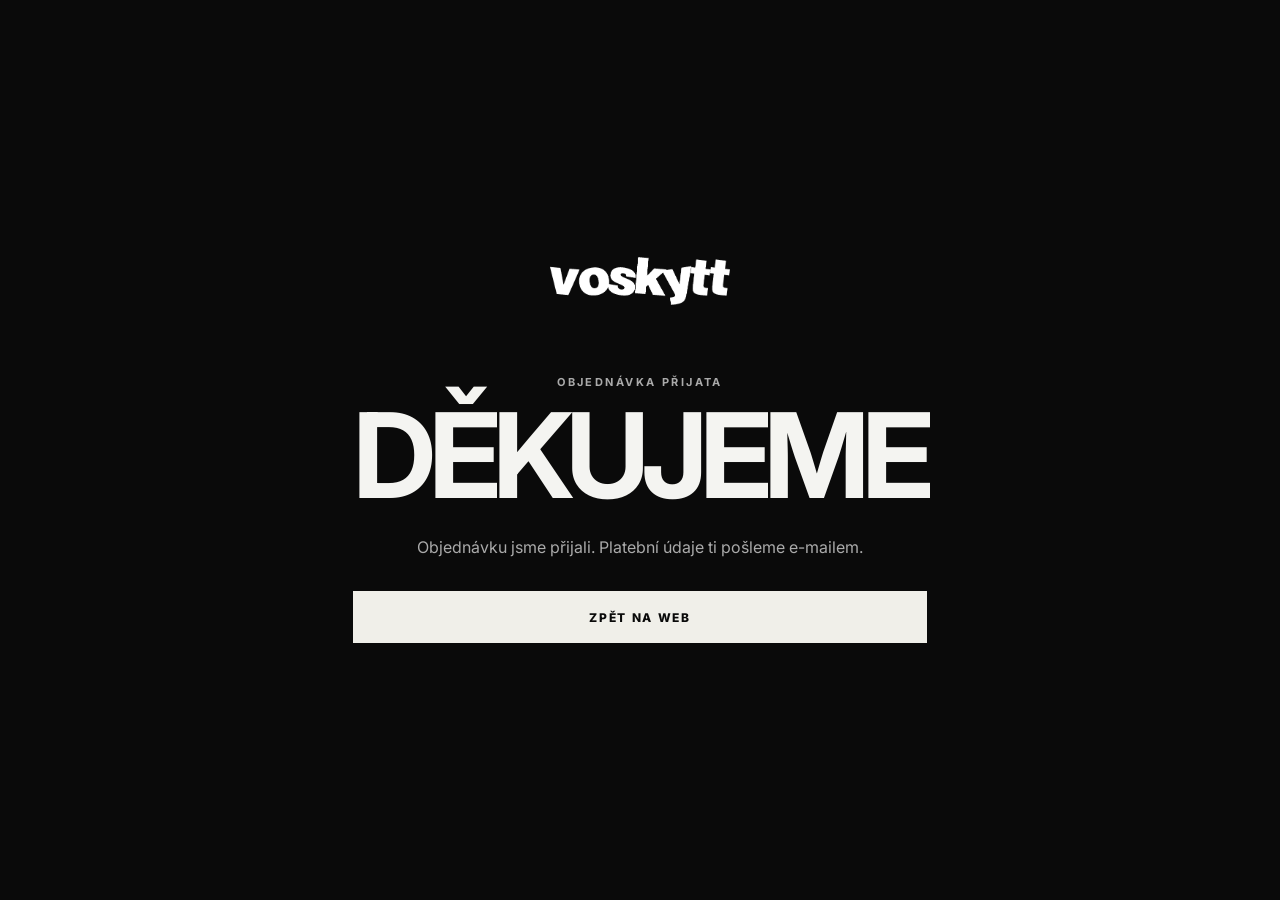
==== dekujeme.html @ 2ab7f50d "Add files via upload" ====
<!doctype html><html lang="cs"><head><meta charset="utf-8"><meta name="viewport" content="width=device-width,initial-scale=1"><title>Děkujeme — VOSKYTT</title><link rel="preconnect" href="https://fonts.googleapis.com"><link rel="preconnect" href="https://fonts.gstatic.com" crossorigin><link href="https://fonts.googleapis.com/css2?family=Inter:wght@400;500;600;700;800&display=swap" rel="stylesheet"><link rel="stylesheet" href="style.css"></head><body><main class="thanks-page"><img src="voskytt-logo.png" alt="VOSKYTT"><p class="eyebrow">OBJEDNÁVKA PŘIJATA</p><h1>DĚKUJEME</h1><p>Objednávku jsme přijali. Platební údaje ti pošleme e-mailem.</p><a class="button button-light" href="index.html">ZPĚT NA WEB</a></main></body></html>
---- style.css ----
:root {
  --bg: #0a0a0a;
  --panel: #111;
  --text: #f4f4f1;
  --muted: #aaa;
  --line: rgba(255,255,255,.16);
  --light: #f0efe9;
  --dark: #0a0a0a;
}

* { box-sizing: border-box; }
html { scroll-behavior: smooth; }
body {
  margin: 0;
  background: var(--bg);
  color: var(--text);
  font-family: Inter, Arial, sans-serif;
  -webkit-font-smoothing: antialiased;
}
body.modal-open { overflow: hidden; }
a { color: inherit; text-decoration: none; }
button, input, select, textarea { font: inherit; }

.site-header {
  position: fixed;
  z-index: 20;
  top: 0;
  left: 0;
  width: 100%;
  display: flex;
  justify-content: space-between;
  align-items: center;
  padding: 22px 34px;
  mix-blend-mode: difference;
  color: white;
}
.logo {
  display: inline-flex;
  align-items: center;
}
.logo img {
  display: block;
  width: clamp(105px, 9vw, 150px);
  height: auto;
  filter: drop-shadow(0 2px 8px rgba(0,0,0,.35));
}
.site-header nav {
  display: flex;
  gap: 28px;
}
.site-header nav a {
  font-size: 11px;
  font-weight: 700;
  letter-spacing: .14em;
}

.hero {
  position: relative;
  min-height: 100svh;
  display: grid;
  place-items: center;
  overflow: hidden;
  padding: 100px 24px 60px;
  background:
    radial-gradient(circle at 75% 25%, rgba(255,255,255,.12), transparent 24%),
    radial-gradient(circle at 20% 80%, rgba(255,255,255,.08), transparent 27%),
    #0a0a0a;
}
.hero-noise {
  position: absolute;
  inset: 0;
  opacity: .18;
  pointer-events: none;
  background-image: url("data:image/svg+xml,%3Csvg viewBox='0 0 180 180' xmlns='http://www.w3.org/2000/svg'%3E%3Cfilter id='n'%3E%3CfeTurbulence type='fractalNoise' baseFrequency='.9' numOctaves='4' stitchTiles='stitch'/%3E%3C/filter%3E%3Crect width='100%25' height='100%25' filter='url(%23n)' opacity='.35'/%3E%3C/svg%3E");
}
.hero-content {
  position: relative;
  text-align: center;
  max-width: 1000px;
}
.eyebrow {
  margin: 0 0 18px;
  color: var(--muted);
  font-size: 11px;
  font-weight: 700;
  letter-spacing: .22em;
}
.hero h1, .section-heading h2, .modal-heading h2 {
  margin: 0;
  font-size: clamp(58px, 11vw, 158px);
  line-height: .82;
  letter-spacing: -.065em;
  font-weight: 800;
}
.badaman-hero-logo {
  display: block;
  width: min(720px, 78vw);
  max-height: 250px;
  object-fit: contain;
  margin: 0 auto 22px;
  filter: drop-shadow(0 12px 28px rgba(0,0,0,.35));
}
.hero-copy {
  max-width: 480px;
  margin: 30px auto 34px;
  color: #c5c5c1;
  line-height: 1.7;
}
.button {
  display: inline-flex;
  justify-content: center;
  align-items: center;
  min-height: 52px;
  padding: 0 28px;
  border: 1px solid var(--text);
  background: transparent;
  color: var(--text);
  font-size: 12px;
  font-weight: 800;
  letter-spacing: .14em;
  cursor: pointer;
  transition: .25s ease;
}
.button:hover { background: var(--text); color: var(--dark); }
.button-light { background: var(--light); color: var(--dark); border-color: var(--light); }
.button-light:hover { background: transparent; color: var(--light); }
.scroll-indicator {
  position: absolute;
  bottom: 26px;
  left: 50%;
  transform: translateX(-50%);
  color: #777;
  font-size: 9px;
  letter-spacing: .28em;
}

.marquee {
  overflow: hidden;
  border-top: 1px solid var(--line);
  border-bottom: 1px solid var(--line);
  padding: 16px 0;
}
.marquee-track {
  display: flex;
  width: max-content;
  animation: marquee 20s linear infinite;
}
.marquee span {
  font-size: 13px;
  font-weight: 700;
  letter-spacing: .18em;
}
@keyframes marquee { to { transform: translateX(-50%); } }

.shop {
  padding: 120px 34px 140px;
}
.section-heading { margin-bottom: 54px; }
.section-heading h2 { font-size: clamp(50px, 9vw, 120px); }

.products {
  display: grid;
  grid-template-columns: 1fr 1fr;
  gap: 20px;
}
.product {
  border-top: 1px solid var(--line);
  padding-top: 20px;
}
.product-image {
  position: relative;
  aspect-ratio: 4 / 5;
  overflow: hidden;
  background: #deddd6;
  color: #111;
}
.placeholder {
  display: grid;
  place-items: center;
}
.placeholder::before,
.placeholder::after {
  content: "";
  position: absolute;
  border: 1px solid rgba(0,0,0,.24);
}
.placeholder::before { width: 65%; height: 65%; transform: rotate(18deg); }
.placeholder::after { width: 44%; height: 76%; transform: rotate(-17deg); }
.jersey-placeholder { background: #bfc1bd; }
.placeholder-label {
  position: relative;
  z-index: 2;
  text-align: center;
  font-size: clamp(14px, 2vw, 22px);
  font-weight: 800;
  letter-spacing: .12em;
  line-height: 1.5;
}
.placeholder-code {
  position: absolute;
  bottom: 20px;
  left: 20px;
  font-size: 10px;
  font-weight: 800;
  letter-spacing: .18em;
}
.product-details {
  display: grid;
  grid-template-columns: 1fr auto;
  gap: 12px 24px;
  align-items: start;
  padding: 24px 0 8px;
}
.product h3 {
  margin: 0 0 8px;
  font-size: 24px;
  letter-spacing: -.03em;
}
.price { margin: 0; color: #c9c9c5; }
.product-copy {
  grid-column: 1;
  max-width: 420px;
  margin: 10px 0 0;
  color: #999;
  line-height: 1.65;
}
.order-button { grid-column: 2; grid-row: 1 / span 2; }

.info {
  border-top: 1px solid var(--line);
  border-bottom: 1px solid var(--line);
  padding: 80px 34px;
}
.info-grid {
  display: grid;
  grid-template-columns: repeat(3, 1fr);
  gap: 54px;
}
.info h3 { margin: 0 0 16px; font-size: 20px; }
.info p:not(.eyebrow) { margin: 0; color: #999; line-height: 1.7; }
.info a { text-decoration: underline; text-underline-offset: 4px; }

footer {
  display: flex;
  justify-content: space-between;
  padding: 28px 34px;
  color: #777;
  font-size: 10px;
  letter-spacing: .16em;
}

.modal {
  position: fixed;
  z-index: 100;
  inset: 0;
  display: none;
}
.modal.is-open { display: block; }
.modal-backdrop {
  position: absolute;
  inset: 0;
  background: rgba(0,0,0,.72);
  backdrop-filter: blur(8px);
}
.modal-panel {
  position: absolute;
  top: 0;
  right: 0;
  width: min(680px, 100%);
  height: 100%;
  overflow-y: auto;
  padding: 56px;
  background: #f0efe9;
  color: #0a0a0a;
  animation: slideIn .35s ease both;
}
@keyframes slideIn { from { transform: translateX(100%); } }
.modal-close {
  position: absolute;
  top: 18px;
  right: 24px;
  border: 0;
  background: none;
  font-size: 34px;
  cursor: pointer;
}
.modal-heading { margin-bottom: 40px; }
.modal-heading h2 {
  font-size: clamp(42px, 7vw, 76px);
  line-height: .9;
}
.modal-heading p:last-child { color: #555; }
.form-row { margin-bottom: 22px; }
.two-cols {
  display: grid;
  grid-template-columns: 1fr 1fr;
  gap: 16px;
}
label {
  display: grid;
  gap: 9px;
  font-size: 10px;
  font-weight: 800;
  letter-spacing: .12em;
}
input, select, textarea {
  width: 100%;
  border: 1px solid #bbb;
  border-radius: 0;
  padding: 14px 13px;
  background: transparent;
  color: #111;
  outline: none;
}
input:focus, select:focus, textarea:focus { border-color: #111; }
textarea { resize: vertical; }
.consent {
  grid-template-columns: 18px 1fr;
  align-items: start;
  gap: 10px;
  margin: 26px 0;
  font-weight: 500;
  letter-spacing: 0;
  line-height: 1.5;
}
.consent input { width: 16px; height: 16px; margin: 2px 0 0; }
.order-total {
  display: flex;
  justify-content: space-between;
  border-top: 1px solid #aaa;
  padding-top: 20px;
  margin: 24px 0;
  font-size: 13px;
  letter-spacing: .12em;
}
.button-submit { width: 100%; background: #111; color: white; border-color: #111; }
.button-submit:hover { background: transparent; color: #111; }
.form-note { color: #666; font-size: 12px; line-height: 1.6; }

.reveal {
  opacity: 0;
  transform: translateY(18px);
  transition: opacity .7s ease, transform .7s ease;
}
.reveal.visible { opacity: 1; transform: none; }

@media (max-width: 800px) {
  .site-header { padding: 18px 18px; }
  .site-header nav { gap: 14px; }
  .site-header nav a:nth-child(2) { display: none; }
  .hero { padding-inline: 18px; }
  .hero h1 { font-size: clamp(54px, 18vw, 94px); }
  .badaman-hero-logo {
    width: min(560px, 92vw);
    margin-bottom: 18px;
  }
  .logo img { width: 105px; }
  .shop { padding: 90px 18px 100px; }
  .products { grid-template-columns: 1fr; gap: 80px; }
  .product-details { grid-template-columns: 1fr; }
  .order-button { grid-column: 1; grid-row: auto; width: 100%; margin-top: 14px; }
  .info { padding: 70px 18px; }
  .info-grid { grid-template-columns: 1fr; gap: 50px; }
  footer { padding: 24px 18px; gap: 20px; }
  .modal-panel { padding: 54px 20px 30px; }
  .two-cols { grid-template-columns: 1fr; }
}

/* Objednávková stránka — doplněk, hlavní V2 zůstává beze změny */
.order-header { mix-blend-mode: normal; background: rgba(10,10,10,.86); backdrop-filter: blur(12px); border-bottom: 1px solid var(--line); }
.order-page { min-height: 100svh; padding: 150px 34px 90px; max-width: 980px; margin: 0 auto; }
.order-intro { margin-bottom: 54px; }
.order-intro h1, .thanks-page h1 { margin: 0; font-size: clamp(54px, 10vw, 118px); line-height: .82; letter-spacing: -.065em; }
.order-intro > p:last-child { max-width: 560px; color: var(--muted); line-height: 1.7; margin-top: 28px; }
.order-form { border-top: 1px solid var(--line); padding-top: 32px; }
.order-form label { display: grid; gap: 10px; font-size: 11px; font-weight: 700; letter-spacing: .12em; }
.order-form input, .order-form select, .order-form textarea { width: 100%; border: 1px solid var(--line); background: #101010; color: var(--text); padding: 15px 16px; border-radius: 0; outline: none; }
.order-form input:focus, .order-form select:focus, .order-form textarea:focus { border-color: var(--text); }
.order-form .form-row { margin-bottom: 20px; }
.order-form .two-cols { display: grid; grid-template-columns: 1fr 1fr; gap: 20px; }
.order-form .consent { display: flex; grid-template-columns: none; align-items: center; gap: 12px; margin: 26px 0; letter-spacing: 0; font-weight: 500; }
.order-form .consent input { width: 18px; height: 18px; }
.order-total { display: flex; justify-content: space-between; align-items: center; border-top: 1px solid var(--line); border-bottom: 1px solid var(--line); padding: 22px 0; margin-bottom: 24px; font-size: 12px; letter-spacing: .14em; }
.order-total strong { font-size: 22px; letter-spacing: 0; }
.button-submit { width: 100%; }
.form-note { color: var(--muted); font-size: 12px; line-height: 1.6; }
.thanks-page { min-height: 100svh; display: grid; place-content: center; text-align: center; padding: 40px 24px; }
.thanks-page img { width: min(180px, 45vw); margin: 0 auto 70px; }
.thanks-page p:not(.eyebrow) { color: var(--muted); margin: 30px auto; max-width: 520px; line-height: 1.7; }
@media (max-width: 700px) { .order-page { padding: 120px 18px 70px; } .order-form .two-cols { grid-template-columns: 1fr; } }
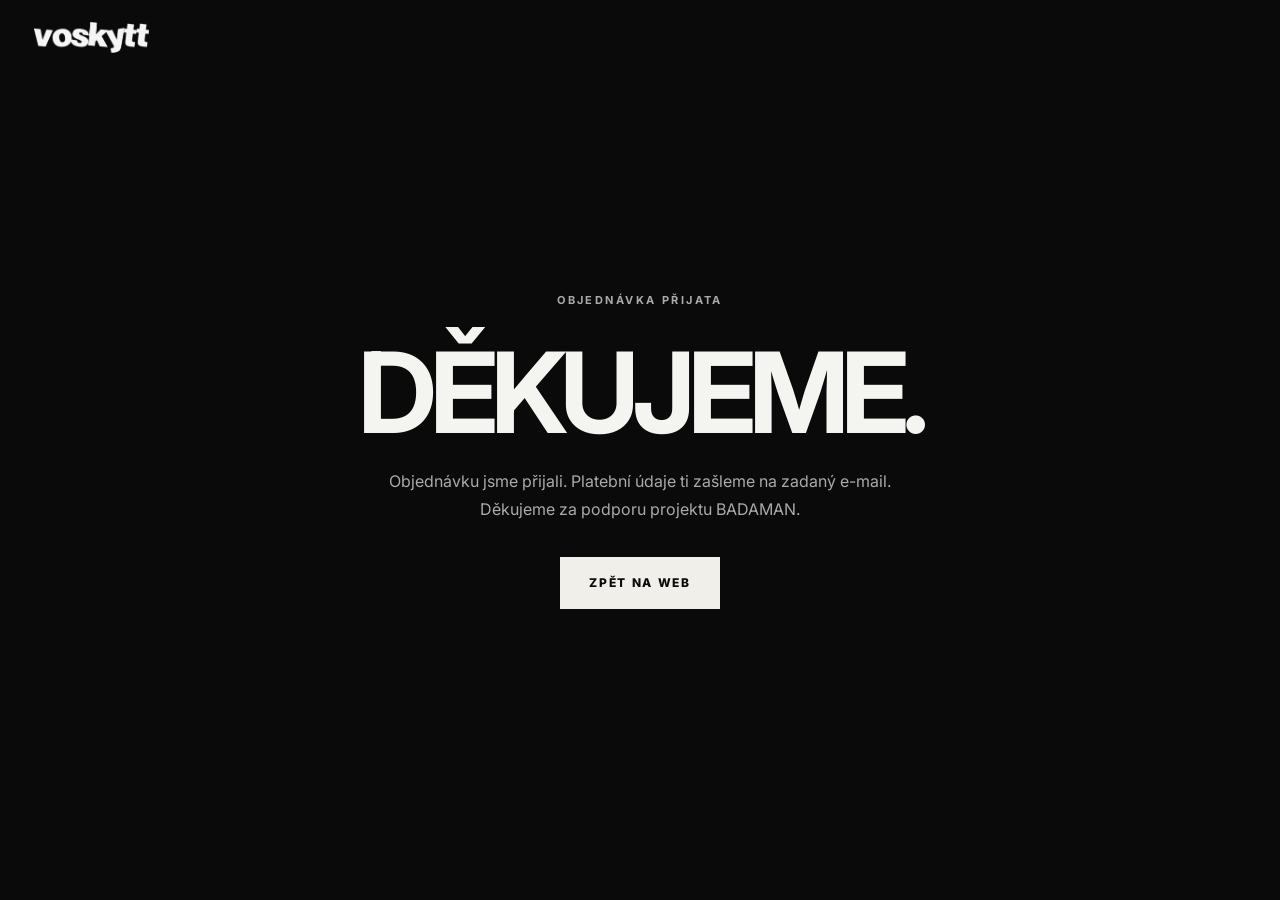
==== commit 10ae8272: "Add files via upload" ====
--- a/dekujeme.html
+++ b/dekujeme.html
@@ -1 +1,27 @@
-<!doctype html><html lang="cs"><head><meta charset="utf-8"><meta name="viewport" content="width=device-width,initial-scale=1"><title>Děkujeme — VOSKYTT</title><link rel="preconnect" href="https://fonts.googleapis.com"><link rel="preconnect" href="https://fonts.gstatic.com" crossorigin><link href="https://fonts.googleapis.com/css2?family=Inter:wght@400;500;600;700;800&display=swap" rel="stylesheet"><link rel="stylesheet" href="style.css"></head><body><main class="thanks-page"><img src="voskytt-logo.png" alt="VOSKYTT"><p class="eyebrow">OBJEDNÁVKA PŘIJATA</p><h1>DĚKUJEME</h1><p>Objednávku jsme přijali. Platební údaje ti pošleme e-mailem.</p><a class="button button-light" href="index.html">ZPĚT NA WEB</a></main></body></html>
+<!doctype html>
+<html lang="cs">
+<head>
+  <meta charset="utf-8">
+  <meta name="viewport" content="width=device-width, initial-scale=1">
+  <meta name="theme-color" content="#0a0a0a">
+  <title>Děkujeme — VOSKYTT</title>
+  <link rel="preconnect" href="https://fonts.googleapis.com">
+  <link rel="preconnect" href="https://fonts.gstatic.com" crossorigin>
+  <link href="https://fonts.googleapis.com/css2?family=Inter:wght@400;500;600;700;800&display=swap" rel="stylesheet">
+  <link rel="stylesheet" href="style.css">
+</head>
+<body>
+  <header class="site-header">
+    <a class="logo" href="index.html"><img src="voskytt-logo.png" alt="VOSKYTT"></a>
+  </header>
+  <main class="thank-you">
+    <div class="thank-you-inner reveal">
+      <p class="eyebrow">OBJEDNÁVKA PŘIJATA</p>
+      <h1>DĚKUJEME.</h1>
+      <p>Objednávku jsme přijali. Platební údaje ti zašleme na zadaný e-mail. Děkujeme za podporu projektu BADAMAN.</p>
+      <a class="button button-light" href="index.html">ZPĚT NA WEB</a>
+    </div>
+  </main>
+  <script src="script.js"></script>
+</body>
+</html>
--- a/style.css
+++ b/style.css
@@ -366,25 +366,93 @@
   .two-cols { grid-template-columns: 1fr; }
 }
 
-/* Objednávková stránka — doplněk, hlavní V2 zůstává beze změny */
-.order-header { mix-blend-mode: normal; background: rgba(10,10,10,.86); backdrop-filter: blur(12px); border-bottom: 1px solid var(--line); }
-.order-page { min-height: 100svh; padding: 150px 34px 90px; max-width: 980px; margin: 0 auto; }
-.order-intro { margin-bottom: 54px; }
-.order-intro h1, .thanks-page h1 { margin: 0; font-size: clamp(54px, 10vw, 118px); line-height: .82; letter-spacing: -.065em; }
-.order-intro > p:last-child { max-width: 560px; color: var(--muted); line-height: 1.7; margin-top: 28px; }
-.order-form { border-top: 1px solid var(--line); padding-top: 32px; }
-.order-form label { display: grid; gap: 10px; font-size: 11px; font-weight: 700; letter-spacing: .12em; }
-.order-form input, .order-form select, .order-form textarea { width: 100%; border: 1px solid var(--line); background: #101010; color: var(--text); padding: 15px 16px; border-radius: 0; outline: none; }
-.order-form input:focus, .order-form select:focus, .order-form textarea:focus { border-color: var(--text); }
-.order-form .form-row { margin-bottom: 20px; }
-.order-form .two-cols { display: grid; grid-template-columns: 1fr 1fr; gap: 20px; }
-.order-form .consent { display: flex; grid-template-columns: none; align-items: center; gap: 12px; margin: 26px 0; letter-spacing: 0; font-weight: 500; }
-.order-form .consent input { width: 18px; height: 18px; }
-.order-total { display: flex; justify-content: space-between; align-items: center; border-top: 1px solid var(--line); border-bottom: 1px solid var(--line); padding: 22px 0; margin-bottom: 24px; font-size: 12px; letter-spacing: .14em; }
-.order-total strong { font-size: 22px; letter-spacing: 0; }
-.button-submit { width: 100%; }
-.form-note { color: var(--muted); font-size: 12px; line-height: 1.6; }
-.thanks-page { min-height: 100svh; display: grid; place-content: center; text-align: center; padding: 40px 24px; }
-.thanks-page img { width: min(180px, 45vw); margin: 0 auto 70px; }
-.thanks-page p:not(.eyebrow) { color: var(--muted); margin: 30px auto; max-width: 520px; line-height: 1.7; }
-@media (max-width: 700px) { .order-page { padding: 120px 18px 70px; } .order-form .two-cols { grid-template-columns: 1fr; } }
+/* Jemnější doprovodný text pod nadpisem kolekce */
+.hero-copy {
+  font-size: 14px;
+  letter-spacing: .01em;
+}
+
+/* Objednávková stránka — zachovává vizuální jazyk původní V2 */
+.order-page {
+  min-height: 100svh;
+  padding: 150px 34px 100px;
+}
+.order-shell {
+  width: min(920px, 100%);
+  margin: 0 auto;
+}
+.order-intro {
+  max-width: 720px;
+  margin-bottom: 54px;
+}
+.order-intro h1 {
+  margin: 0;
+  font-size: clamp(54px, 10vw, 120px);
+  line-height: .84;
+  letter-spacing: -.065em;
+}
+.order-intro p:last-child {
+  max-width: 600px;
+  margin: 28px 0 0;
+  color: #aaa;
+  line-height: 1.7;
+}
+.order-form {
+  border-top: 1px solid var(--line);
+  padding-top: 34px;
+}
+.order-form label { color: #d7d7d2; }
+.order-form input,
+.order-form select,
+.order-form textarea {
+  border-color: var(--line);
+  color: var(--text);
+  background: #0d0d0d;
+}
+.order-form input:focus,
+.order-form select:focus,
+.order-form textarea:focus { border-color: #f4f4f1; }
+.order-form select option { color: #111; }
+.order-form .consent { color: #aaa; }
+.order-form .order-total { border-color: var(--line); }
+.order-form .button-submit {
+  background: var(--light);
+  color: var(--dark);
+  border-color: var(--light);
+}
+.order-form .button-submit:hover {
+  background: transparent;
+  color: var(--light);
+}
+.order-back {
+  display: inline-block;
+  margin-bottom: 28px;
+  color: #aaa;
+  font-size: 11px;
+  font-weight: 700;
+  letter-spacing: .14em;
+}
+.thank-you {
+  min-height: 100svh;
+  display: grid;
+  place-items: center;
+  padding: 120px 24px;
+  text-align: center;
+}
+.thank-you-inner { max-width: 760px; }
+.thank-you h1 {
+  margin: 0 0 28px;
+  font-size: clamp(54px, 10vw, 112px);
+  line-height: .86;
+  letter-spacing: -.065em;
+}
+.thank-you p {
+  max-width: 560px;
+  margin: 0 auto 34px;
+  color: #aaa;
+  line-height: 1.7;
+}
+@media (max-width: 800px) {
+  .order-page { padding: 120px 18px 80px; }
+  .order-form .two-cols { grid-template-columns: 1fr; }
+}
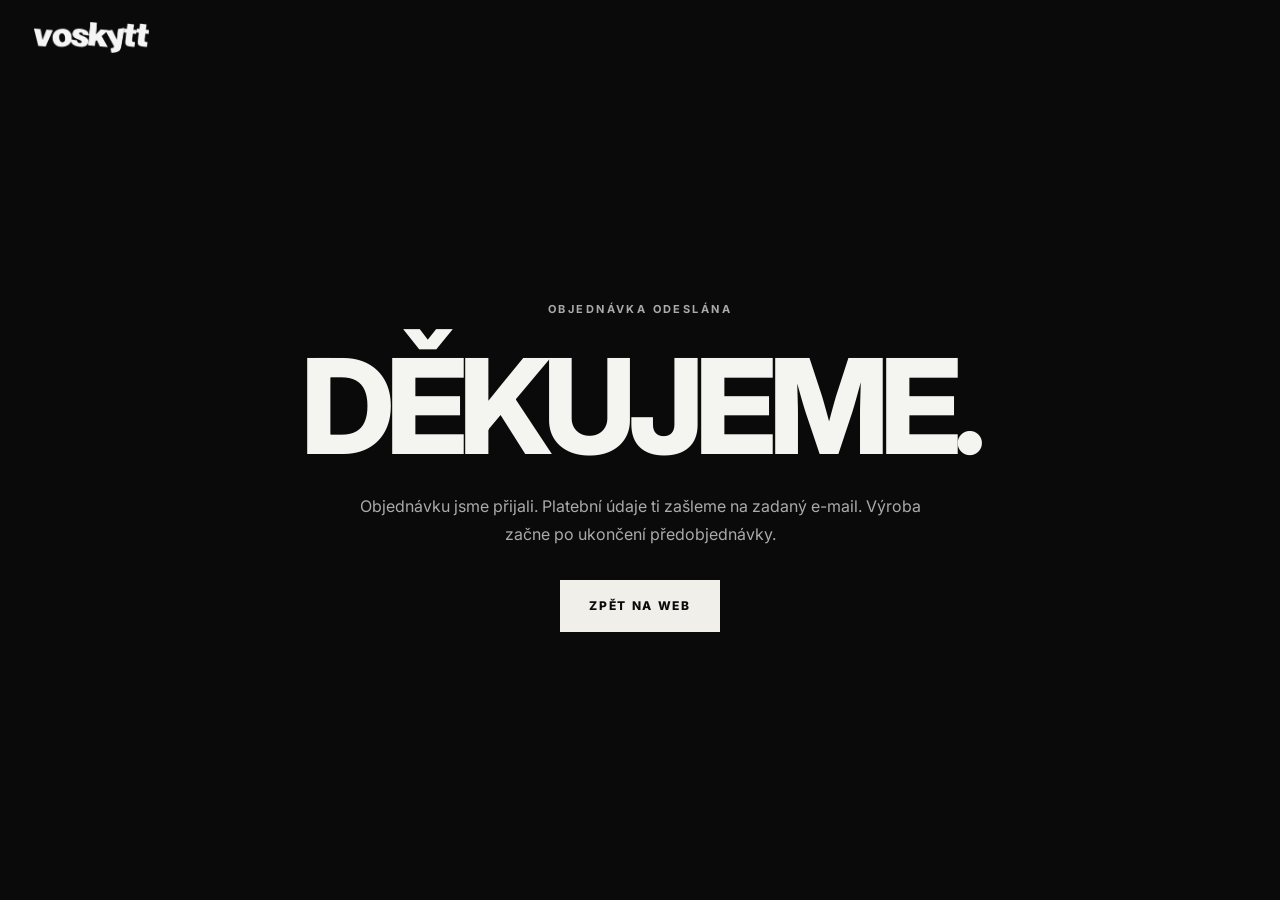
==== commit 698a2416: "Add files via upload" ====
--- a/dekujeme.html
+++ b/dekujeme.html
@@ -12,16 +12,18 @@
 </head>
 <body>
   <header class="site-header">
-    <a class="logo" href="index.html"><img src="voskytt-logo.png" alt="VOSKYTT"></a>
+    <a class="logo" href="index.html" aria-label="VOSKYTT domů">
+      <img src="voskytt-logo.png" alt="VOSKYTT">
+    </a>
   </header>
-  <main class="thank-you">
-    <div class="thank-you-inner reveal">
-      <p class="eyebrow">OBJEDNÁVKA PŘIJATA</p>
+
+  <main class="thanks-page">
+    <section class="thanks-card">
+      <p class="eyebrow">OBJEDNÁVKA ODESLÁNA</p>
       <h1>DĚKUJEME.</h1>
-      <p>Objednávku jsme přijali. Platební údaje ti zašleme na zadaný e-mail. Děkujeme za podporu projektu BADAMAN.</p>
+      <p>Objednávku jsme přijali. Platební údaje ti zašleme na zadaný e-mail. Výroba začne po ukončení předobjednávky.</p>
       <a class="button button-light" href="index.html">ZPĚT NA WEB</a>
-    </div>
+    </section>
   </main>
-  <script src="script.js"></script>
 </body>
 </html>
--- a/style.css
+++ b/style.css
@@ -17,7 +17,6 @@
   font-family: Inter, Arial, sans-serif;
   -webkit-font-smoothing: antialiased;
 }
-body.modal-open { overflow: hidden; }
 a { color: inherit; text-decoration: none; }
 button, input, select, textarea { font: inherit; }
 
@@ -34,21 +33,16 @@
   mix-blend-mode: difference;
   color: white;
 }
-.logo {
-  display: inline-flex;
-  align-items: center;
-}
+.logo { display: inline-flex; align-items: center; }
 .logo img {
   display: block;
   width: clamp(105px, 9vw, 150px);
   height: auto;
   filter: drop-shadow(0 2px 8px rgba(0,0,0,.35));
 }
-.site-header nav {
-  display: flex;
-  gap: 28px;
-}
-.site-header nav a {
+.site-header nav { display: flex; gap: 28px; }
+.site-header nav a,
+.footer-links a {
   font-size: 11px;
   font-weight: 700;
   letter-spacing: .14em;
@@ -73,11 +67,7 @@
   pointer-events: none;
   background-image: url("data:image/svg+xml,%3Csvg viewBox='0 0 180 180' xmlns='http://www.w3.org/2000/svg'%3E%3Cfilter id='n'%3E%3CfeTurbulence type='fractalNoise' baseFrequency='.9' numOctaves='4' stitchTiles='stitch'/%3E%3C/filter%3E%3Crect width='100%25' height='100%25' filter='url(%23n)' opacity='.35'/%3E%3C/svg%3E");
 }
-.hero-content {
-  position: relative;
-  text-align: center;
-  max-width: 1000px;
-}
+.hero-content { position: relative; text-align: center; max-width: 1000px; }
 .eyebrow {
   margin: 0 0 18px;
   color: var(--muted);
@@ -85,7 +75,7 @@
   font-weight: 700;
   letter-spacing: .22em;
 }
-.hero h1, .section-heading h2, .modal-heading h2 {
+.hero h1, .section-heading h2, .order-heading h1, .thanks-card h1 {
   margin: 0;
   font-size: clamp(58px, 11vw, 158px);
   line-height: .82;
@@ -104,6 +94,7 @@
   max-width: 480px;
   margin: 30px auto 34px;
   color: #c5c5c1;
+  font-size: clamp(14px, 1.4vw, 17px);
   line-height: 1.7;
 }
 .button {
@@ -140,33 +131,15 @@
   border-bottom: 1px solid var(--line);
   padding: 16px 0;
 }
-.marquee-track {
-  display: flex;
-  width: max-content;
-  animation: marquee 20s linear infinite;
-}
-.marquee span {
-  font-size: 13px;
-  font-weight: 700;
-  letter-spacing: .18em;
-}
+.marquee-track { display: flex; width: max-content; animation: marquee 20s linear infinite; }
+.marquee span { font-size: 13px; font-weight: 700; letter-spacing: .18em; }
 @keyframes marquee { to { transform: translateX(-50%); } }
 
-.shop {
-  padding: 120px 34px 140px;
-}
+.shop { padding: 120px 34px 140px; }
 .section-heading { margin-bottom: 54px; }
 .section-heading h2 { font-size: clamp(50px, 9vw, 120px); }
-
-.products {
-  display: grid;
-  grid-template-columns: 1fr 1fr;
-  gap: 20px;
-}
-.product {
-  border-top: 1px solid var(--line);
-  padding-top: 20px;
-}
+.products { display: grid; grid-template-columns: 1fr 1fr; gap: 20px; }
+.product { border-top: 1px solid var(--line); padding-top: 20px; }
 .product-image {
   position: relative;
   aspect-ratio: 4 / 5;
@@ -174,10 +147,7 @@
   background: #deddd6;
   color: #111;
 }
-.placeholder {
-  display: grid;
-  place-items: center;
-}
+.placeholder { display: grid; place-items: center; }
 .placeholder::before,
 .placeholder::after {
   content: "";
@@ -211,11 +181,7 @@
   align-items: start;
   padding: 24px 0 8px;
 }
-.product h3 {
-  margin: 0 0 8px;
-  font-size: 24px;
-  letter-spacing: -.03em;
-}
+.product h3 { margin: 0 0 8px; font-size: 24px; letter-spacing: -.03em; }
 .price { margin: 0; color: #c9c9c5; }
 .product-copy {
   grid-column: 1;
@@ -231,11 +197,7 @@
   border-bottom: 1px solid var(--line);
   padding: 80px 34px;
 }
-.info-grid {
-  display: grid;
-  grid-template-columns: repeat(3, 1fr);
-  gap: 54px;
-}
+.info-grid { display: grid; grid-template-columns: repeat(3, 1fr); gap: 54px; }
 .info h3 { margin: 0 0 16px; font-size: 20px; }
 .info p:not(.eyebrow) { margin: 0; color: #999; line-height: 1.7; }
 .info a { text-decoration: underline; text-underline-offset: 4px; }
@@ -243,117 +205,98 @@
 footer {
   display: flex;
   justify-content: space-between;
+  align-items: center;
+  gap: 24px;
   padding: 28px 34px;
   color: #777;
   font-size: 10px;
   letter-spacing: .16em;
 }
-
-.modal {
-  position: fixed;
-  z-index: 100;
-  inset: 0;
-  display: none;
-}
-.modal.is-open { display: block; }
-.modal-backdrop {
-  position: absolute;
-  inset: 0;
-  background: rgba(0,0,0,.72);
-  backdrop-filter: blur(8px);
-}
-.modal-panel {
-  position: absolute;
-  top: 0;
-  right: 0;
-  width: min(680px, 100%);
-  height: 100%;
-  overflow-y: auto;
-  padding: 56px;
-  background: #f0efe9;
-  color: #0a0a0a;
-  animation: slideIn .35s ease both;
-}
-@keyframes slideIn { from { transform: translateX(100%); } }
-.modal-close {
-  position: absolute;
-  top: 18px;
-  right: 24px;
-  border: 0;
-  background: none;
-  font-size: 34px;
-  cursor: pointer;
-}
-.modal-heading { margin-bottom: 40px; }
-.modal-heading h2 {
-  font-size: clamp(42px, 7vw, 76px);
-  line-height: .9;
-}
-.modal-heading p:last-child { color: #555; }
-.form-row { margin-bottom: 22px; }
-.two-cols {
-  display: grid;
-  grid-template-columns: 1fr 1fr;
-  gap: 16px;
-}
-label {
-  display: grid;
-  gap: 9px;
+.footer-links { display: flex; gap: 24px; }
+.footer-links a { color: #aaa; font-size: 9px; }
+.footer-links a:hover { color: #fff; }
+
+/* Objednávková stránka */
+.order-page { min-height: 100svh; padding: 130px 34px 80px; }
+.order-shell { width: min(1180px, 100%); margin: 0 auto; }
+.order-heading { margin-bottom: 60px; }
+.order-heading h1 { font-size: clamp(58px, 10vw, 124px); }
+.order-intro { max-width: 620px; margin: 28px 0 0; color: #aaa; line-height: 1.75; }
+.order-layout { display: grid; grid-template-columns: minmax(0, 1fr) 360px; gap: 70px; align-items: start; }
+.order-form { border-top: 1px solid var(--line); padding-top: 30px; }
+.form-grid { display: grid; grid-template-columns: 1fr 1fr; gap: 22px 18px; }
+.form-field { display: grid; gap: 10px; }
+.form-field.full { grid-column: 1 / -1; }
+.form-field label,
+.checkbox-row {
   font-size: 10px;
   font-weight: 800;
   letter-spacing: .12em;
 }
 input, select, textarea {
   width: 100%;
-  border: 1px solid #bbb;
+  border: 0;
+  border-bottom: 1px solid #555;
   border-radius: 0;
-  padding: 14px 13px;
+  padding: 14px 0;
   background: transparent;
-  color: #111;
+  color: var(--text);
   outline: none;
 }
-input:focus, select:focus, textarea:focus { border-color: #111; }
-textarea { resize: vertical; }
-.consent {
+input:focus, select:focus, textarea:focus { border-color: #fff; }
+select option { color: #111; }
+textarea { resize: vertical; min-height: 100px; }
+.checkbox-row {
+  display: grid;
   grid-template-columns: 18px 1fr;
+  gap: 12px;
   align-items: start;
-  gap: 10px;
-  margin: 26px 0;
+  margin-top: 8px;
+  color: #aaa;
   font-weight: 500;
   letter-spacing: 0;
-  line-height: 1.5;
-}
-.consent input { width: 16px; height: 16px; margin: 2px 0 0; }
-.order-total {
+  line-height: 1.55;
+}
+.checkbox-row input { width: 16px; height: 16px; margin: 2px 0 0; }
+.order-submit { width: 100%; margin-top: 28px; }
+.order-summary {
+  position: sticky;
+  top: 110px;
+  border: 1px solid var(--line);
+  padding: 28px;
+}
+.summary-row {
   display: flex;
   justify-content: space-between;
-  border-top: 1px solid #aaa;
-  padding-top: 20px;
-  margin: 24px 0;
+  gap: 20px;
+  padding: 14px 0;
+  border-bottom: 1px solid var(--line);
+  color: #aaa;
   font-size: 13px;
-  letter-spacing: .12em;
-}
-.button-submit { width: 100%; background: #111; color: white; border-color: #111; }
-.button-submit:hover { background: transparent; color: #111; }
-.form-note { color: #666; font-size: 12px; line-height: 1.6; }
-
-.reveal {
-  opacity: 0;
-  transform: translateY(18px);
-  transition: opacity .7s ease, transform .7s ease;
-}
+}
+.summary-row strong { color: #fff; text-align: right; }
+.summary-total { padding-top: 24px; border-bottom: 0; font-size: 15px; }
+.summary-total strong { font-size: 22px; }
+.summary-note { margin: 24px 0 0; color: #777; font-size: 12px; line-height: 1.65; }
+.back-link { display: inline-flex; margin-top: 32px; color: #aaa; font-size: 11px; letter-spacing: .14em; }
+.back-link:hover { color: #fff; }
+
+/* Děkovací stránka */
+.thanks-page { min-height: 100svh; display: grid; place-items: center; padding: 100px 24px; }
+.thanks-card { width: min(900px, 100%); text-align: center; }
+.thanks-card h1 { font-size: clamp(58px, 11vw, 132px); }
+.thanks-card p { width: min(600px, 100%); margin: 32px auto; color: #aaa; line-height: 1.75; }
+
+.reveal { opacity: 0; transform: translateY(18px); transition: opacity .7s ease, transform .7s ease; }
 .reveal.visible { opacity: 1; transform: none; }
 
 @media (max-width: 800px) {
-  .site-header { padding: 18px 18px; }
+  .site-header { padding: 18px; }
   .site-header nav { gap: 14px; }
   .site-header nav a:nth-child(2) { display: none; }
   .hero { padding-inline: 18px; }
   .hero h1 { font-size: clamp(54px, 18vw, 94px); }
-  .badaman-hero-logo {
-    width: min(560px, 92vw);
-    margin-bottom: 18px;
-  }
+  .badaman-hero-logo { width: min(560px, 92vw); margin-bottom: 18px; }
   .logo img { width: 105px; }
   .shop { padding: 90px 18px 100px; }
   .products { grid-template-columns: 1fr; gap: 80px; }
@@ -361,98 +304,16 @@
   .order-button { grid-column: 1; grid-row: auto; width: 100%; margin-top: 14px; }
   .info { padding: 70px 18px; }
   .info-grid { grid-template-columns: 1fr; gap: 50px; }
-  footer { padding: 24px 18px; gap: 20px; }
-  .modal-panel { padding: 54px 20px 30px; }
-  .two-cols { grid-template-columns: 1fr; }
-}
-
-/* Jemnější doprovodný text pod nadpisem kolekce */
-.hero-copy {
-  font-size: 14px;
-  letter-spacing: .01em;
-}
-
-/* Objednávková stránka — zachovává vizuální jazyk původní V2 */
-.order-page {
-  min-height: 100svh;
-  padding: 150px 34px 100px;
-}
-.order-shell {
-  width: min(920px, 100%);
-  margin: 0 auto;
-}
-.order-intro {
-  max-width: 720px;
-  margin-bottom: 54px;
-}
-.order-intro h1 {
-  margin: 0;
-  font-size: clamp(54px, 10vw, 120px);
-  line-height: .84;
-  letter-spacing: -.065em;
-}
-.order-intro p:last-child {
-  max-width: 600px;
-  margin: 28px 0 0;
-  color: #aaa;
-  line-height: 1.7;
-}
-.order-form {
-  border-top: 1px solid var(--line);
-  padding-top: 34px;
-}
-.order-form label { color: #d7d7d2; }
-.order-form input,
-.order-form select,
-.order-form textarea {
-  border-color: var(--line);
-  color: var(--text);
-  background: #0d0d0d;
-}
-.order-form input:focus,
-.order-form select:focus,
-.order-form textarea:focus { border-color: #f4f4f1; }
-.order-form select option { color: #111; }
-.order-form .consent { color: #aaa; }
-.order-form .order-total { border-color: var(--line); }
-.order-form .button-submit {
-  background: var(--light);
-  color: var(--dark);
-  border-color: var(--light);
-}
-.order-form .button-submit:hover {
-  background: transparent;
-  color: var(--light);
-}
-.order-back {
-  display: inline-block;
-  margin-bottom: 28px;
-  color: #aaa;
-  font-size: 11px;
-  font-weight: 700;
-  letter-spacing: .14em;
-}
-.thank-you {
-  min-height: 100svh;
-  display: grid;
-  place-items: center;
-  padding: 120px 24px;
-  text-align: center;
-}
-.thank-you-inner { max-width: 760px; }
-.thank-you h1 {
-  margin: 0 0 28px;
-  font-size: clamp(54px, 10vw, 112px);
-  line-height: .86;
-  letter-spacing: -.065em;
-}
-.thank-you p {
-  max-width: 560px;
-  margin: 0 auto 34px;
-  color: #aaa;
-  line-height: 1.7;
-}
-@media (max-width: 800px) {
-  .order-page { padding: 120px 18px 80px; }
-  .order-form .two-cols { grid-template-columns: 1fr; }
-}
+  footer { padding: 24px 18px; align-items: flex-start; flex-direction: column; }
+  .footer-links { flex-wrap: wrap; gap: 14px 20px; }
+  .order-page { padding: 110px 18px 60px; }
+  .order-layout { grid-template-columns: 1fr; gap: 42px; }
+  .form-grid { grid-template-columns: 1fr; }
+  .form-field.full { grid-column: auto; }
+  .order-summary { position: static; }
+}
+
+@media (prefers-reduced-motion: reduce) {
+  * { scroll-behavior: auto !important; animation: none !important; transition: none !important; }
+  .reveal { opacity: 1; transform: none; }
+}
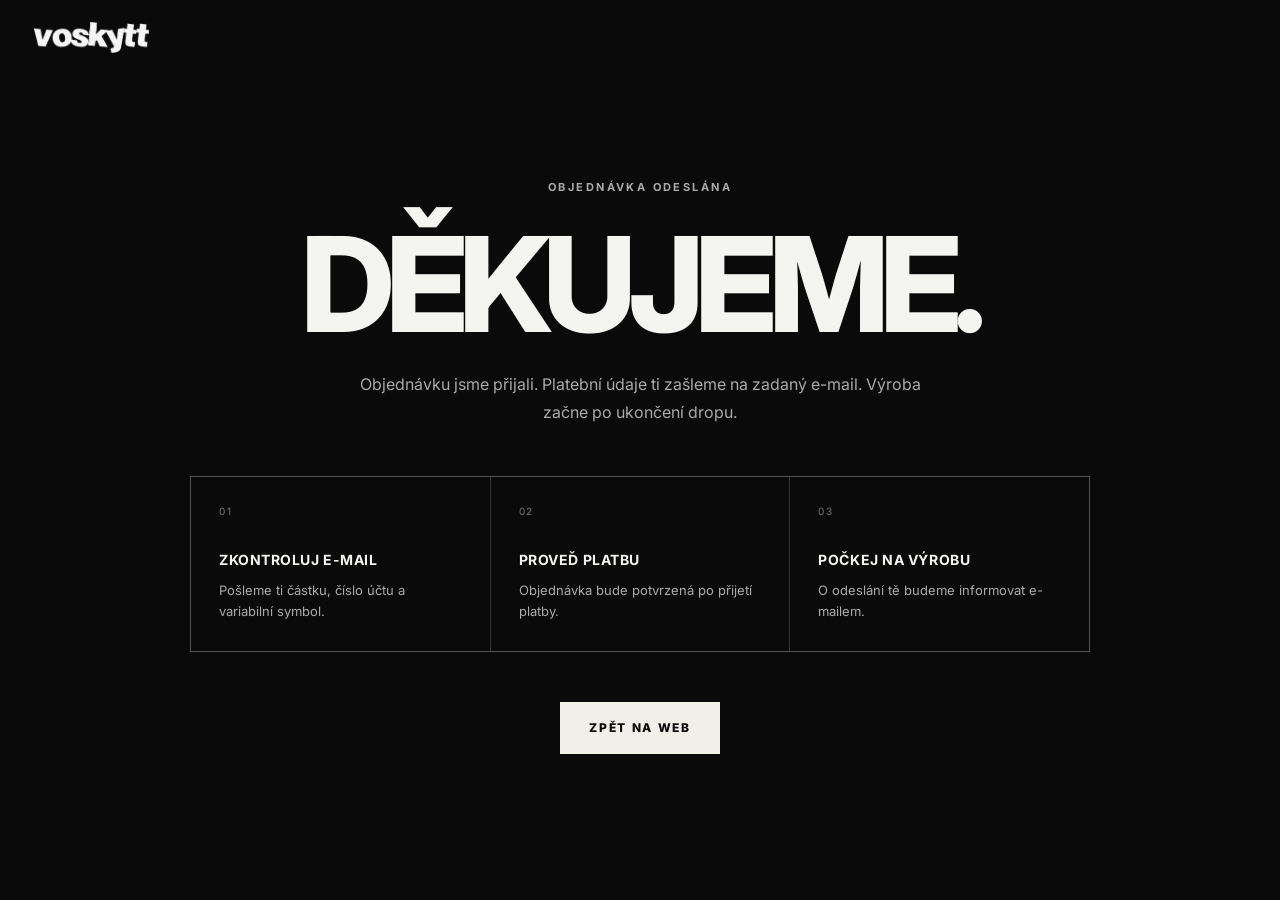
==== commit 6f39bf69: "Add files via upload" ====
--- a/dekujeme.html
+++ b/dekujeme.html
@@ -8,7 +8,7 @@
   <link rel="preconnect" href="https://fonts.googleapis.com">
   <link rel="preconnect" href="https://fonts.gstatic.com" crossorigin>
   <link href="https://fonts.googleapis.com/css2?family=Inter:wght@400;500;600;700;800&display=swap" rel="stylesheet">
-  <link rel="stylesheet" href="style.css">
+  <link rel="stylesheet" href="style-final.css?v=2">
 </head>
 <body>
   <header class="site-header">
@@ -21,7 +21,12 @@
     <section class="thanks-card">
       <p class="eyebrow">OBJEDNÁVKA ODESLÁNA</p>
       <h1>DĚKUJEME.</h1>
-      <p>Objednávku jsme přijali. Platební údaje ti zašleme na zadaný e-mail. Výroba začne po ukončení předobjednávky.</p>
+      <p>Objednávku jsme přijali. Platební údaje ti zašleme na zadaný e-mail. Výroba začne po ukončení dropu.</p>
+      <div class="thanks-steps">
+        <div><span>01</span><strong>Zkontroluj e-mail</strong><p>Pošleme ti částku, číslo účtu a variabilní symbol.</p></div>
+        <div><span>02</span><strong>Proveď platbu</strong><p>Objednávka bude potvrzená po přijetí platby.</p></div>
+        <div><span>03</span><strong>Počkej na výrobu</strong><p>O odeslání tě budeme informovat e-mailem.</p></div>
+      </div>
       <a class="button button-light" href="index.html">ZPĚT NA WEB</a>
     </section>
   </main>
--- a/style-final.css
+++ b/style-final.css
@@ -0,0 +1,427 @@
+:root {
+  --bg: #0a0a0a;
+  --panel: #111;
+  --text: #f4f4f1;
+  --muted: #aaa;
+  --line: rgba(255,255,255,.16);
+  --light: #f0efe9;
+  --dark: #0a0a0a;
+}
+
+* { box-sizing: border-box; }
+html { scroll-behavior: smooth; }
+body {
+  margin: 0;
+  background: var(--bg);
+  color: var(--text);
+  font-family: Inter, Arial, sans-serif;
+  -webkit-font-smoothing: antialiased;
+}
+a { color: inherit; text-decoration: none; }
+button, input, select, textarea { font: inherit; }
+
+.site-header {
+  position: fixed;
+  z-index: 20;
+  top: 0;
+  left: 0;
+  width: 100%;
+  display: flex;
+  justify-content: space-between;
+  align-items: center;
+  padding: 22px 34px;
+  mix-blend-mode: difference;
+  color: white;
+}
+.logo { display: inline-flex; align-items: center; }
+.logo img {
+  display: block;
+  width: clamp(105px, 9vw, 150px);
+  height: auto;
+  filter: drop-shadow(0 2px 8px rgba(0,0,0,.35));
+}
+.site-header nav { display: flex; gap: 28px; }
+.site-header nav a,
+.footer-links a {
+  font-size: 11px;
+  font-weight: 700;
+  letter-spacing: .14em;
+}
+
+.hero {
+  position: relative;
+  min-height: 100svh;
+  display: grid;
+  place-items: center;
+  overflow: hidden;
+  padding: 100px 24px 60px;
+  background:
+    radial-gradient(circle at 75% 25%, rgba(255,255,255,.12), transparent 24%),
+    radial-gradient(circle at 20% 80%, rgba(255,255,255,.08), transparent 27%),
+    #0a0a0a;
+}
+.hero-noise {
+  position: absolute;
+  inset: 0;
+  opacity: .18;
+  pointer-events: none;
+  background-image: url("data:image/svg+xml,%3Csvg viewBox='0 0 180 180' xmlns='http://www.w3.org/2000/svg'%3E%3Cfilter id='n'%3E%3CfeTurbulence type='fractalNoise' baseFrequency='.9' numOctaves='4' stitchTiles='stitch'/%3E%3C/filter%3E%3Crect width='100%25' height='100%25' filter='url(%23n)' opacity='.35'/%3E%3C/svg%3E");
+}
+.hero-content { position: relative; text-align: center; max-width: 1000px; }
+.eyebrow {
+  margin: 0 0 18px;
+  color: var(--muted);
+  font-size: 11px;
+  font-weight: 700;
+  letter-spacing: .22em;
+}
+.hero h1, .section-heading h2, .order-heading h1, .thanks-card h1 {
+  margin: 0;
+  font-size: clamp(58px, 11vw, 158px);
+  line-height: .82;
+  letter-spacing: -.065em;
+  font-weight: 800;
+}
+.badaman-hero-logo {
+  display: block;
+  width: min(720px, 78vw);
+  max-height: 250px;
+  object-fit: contain;
+  margin: 0 auto 22px;
+  filter: drop-shadow(0 12px 28px rgba(0,0,0,.35));
+}
+.hero-copy {
+  max-width: 480px;
+  margin: 30px auto 34px;
+  color: #c5c5c1;
+  font-size: clamp(14px, 1.4vw, 17px);
+  line-height: 1.7;
+}
+.button {
+  display: inline-flex;
+  justify-content: center;
+  align-items: center;
+  min-height: 52px;
+  padding: 0 28px;
+  border: 1px solid var(--text);
+  background: transparent;
+  color: var(--text);
+  font-size: 12px;
+  font-weight: 800;
+  letter-spacing: .14em;
+  cursor: pointer;
+  transition: .25s ease;
+}
+.button:hover { background: var(--text); color: var(--dark); }
+.button-light { background: var(--light); color: var(--dark); border-color: var(--light); }
+.button-light:hover { background: transparent; color: var(--light); }
+.scroll-indicator {
+  position: absolute;
+  bottom: 26px;
+  left: 50%;
+  transform: translateX(-50%);
+  color: #777;
+  font-size: 9px;
+  letter-spacing: .28em;
+}
+
+.marquee {
+  overflow: hidden;
+  border-top: 1px solid var(--line);
+  border-bottom: 1px solid var(--line);
+  padding: 16px 0;
+}
+.marquee-track { display: flex; width: max-content; animation: marquee 20s linear infinite; }
+.marquee span { font-size: 13px; font-weight: 700; letter-spacing: .18em; }
+@keyframes marquee { to { transform: translateX(-50%); } }
+
+.shop { padding: 120px 34px 140px; }
+.section-heading { margin-bottom: 54px; }
+.section-heading h2 { font-size: clamp(50px, 9vw, 120px); }
+.products { display: grid; grid-template-columns: 1fr 1fr; gap: 20px; }
+.product { border-top: 1px solid var(--line); padding-top: 20px; }
+.product-image {
+  position: relative;
+  aspect-ratio: 4 / 5;
+  overflow: hidden;
+  background: #deddd6;
+  color: #111;
+}
+.placeholder { display: grid; place-items: center; }
+.placeholder::before,
+.placeholder::after {
+  content: "";
+  position: absolute;
+  border: 1px solid rgba(0,0,0,.24);
+}
+.placeholder::before { width: 65%; height: 65%; transform: rotate(18deg); }
+.placeholder::after { width: 44%; height: 76%; transform: rotate(-17deg); }
+.jersey-placeholder { background: #bfc1bd; }
+.placeholder-label {
+  position: relative;
+  z-index: 2;
+  text-align: center;
+  font-size: clamp(14px, 2vw, 22px);
+  font-weight: 800;
+  letter-spacing: .12em;
+  line-height: 1.5;
+}
+.placeholder-code {
+  position: absolute;
+  bottom: 20px;
+  left: 20px;
+  font-size: 10px;
+  font-weight: 800;
+  letter-spacing: .18em;
+}
+.product-details {
+  display: grid;
+  grid-template-columns: 1fr auto;
+  gap: 12px 24px;
+  align-items: start;
+  padding: 24px 0 8px;
+}
+.product h3 { margin: 0 0 8px; font-size: 24px; letter-spacing: -.03em; }
+.price { margin: 0; color: #c9c9c5; }
+.product-copy {
+  grid-column: 1;
+  max-width: 420px;
+  margin: 10px 0 0;
+  color: #999;
+  line-height: 1.65;
+}
+.order-button { grid-column: 2; grid-row: 1 / span 2; }
+
+.info {
+  border-top: 1px solid var(--line);
+  border-bottom: 1px solid var(--line);
+  padding: 80px 34px;
+}
+.info-grid { display: grid; grid-template-columns: repeat(3, 1fr); gap: 54px; }
+.info h3 { margin: 0 0 16px; font-size: 20px; }
+.info p:not(.eyebrow) { margin: 0; color: #999; line-height: 1.7; }
+.info a { text-decoration: underline; text-underline-offset: 4px; }
+
+footer {
+  display: flex;
+  justify-content: space-between;
+  align-items: center;
+  gap: 24px;
+  padding: 28px 34px;
+  color: #777;
+  font-size: 10px;
+  letter-spacing: .16em;
+}
+.footer-links { display: flex; gap: 24px; }
+.footer-links a { color: #aaa; font-size: 9px; }
+.footer-links a:hover { color: #fff; }
+
+/* Objednávková stránka */
+.order-page { min-height: 100svh; padding: 130px 34px 80px; }
+.order-shell { width: min(1180px, 100%); margin: 0 auto; }
+.order-heading { margin-bottom: 60px; }
+.order-heading h1 { font-size: clamp(58px, 10vw, 124px); }
+.order-intro { max-width: 620px; margin: 28px 0 0; color: #aaa; line-height: 1.75; }
+.order-layout { display: grid; grid-template-columns: minmax(0, 1fr) 360px; gap: 70px; align-items: start; }
+.order-form { border-top: 1px solid var(--line); padding-top: 30px; }
+.form-grid { display: grid; grid-template-columns: 1fr 1fr; gap: 22px 18px; }
+.form-field { display: grid; gap: 10px; }
+.form-field.full { grid-column: 1 / -1; }
+.form-field label,
+.checkbox-row {
+  font-size: 10px;
+  font-weight: 800;
+  letter-spacing: .12em;
+}
+input, select, textarea {
+  width: 100%;
+  border: 0;
+  border-bottom: 1px solid #555;
+  border-radius: 0;
+  padding: 14px 0;
+  background: transparent;
+  color: var(--text);
+  outline: none;
+}
+input:focus, select:focus, textarea:focus { border-color: #fff; }
+select option { color: #111; }
+textarea { resize: vertical; min-height: 100px; }
+.checkbox-row {
+  display: grid;
+  grid-template-columns: 18px 1fr;
+  gap: 12px;
+  align-items: start;
+  margin-top: 8px;
+  color: #aaa;
+  font-weight: 500;
+  letter-spacing: 0;
+  line-height: 1.55;
+}
+.checkbox-row input { width: 16px; height: 16px; margin: 2px 0 0; }
+.order-submit { width: 100%; margin-top: 28px; }
+.order-summary {
+  position: sticky;
+  top: 110px;
+  border: 1px solid var(--line);
+  padding: 28px;
+}
+.summary-row {
+  display: flex;
+  justify-content: space-between;
+  gap: 20px;
+  padding: 14px 0;
+  border-bottom: 1px solid var(--line);
+  color: #aaa;
+  font-size: 13px;
+}
+.summary-row strong { color: #fff; text-align: right; }
+.summary-total { padding-top: 24px; border-bottom: 0; font-size: 15px; }
+.summary-total strong { font-size: 22px; }
+.summary-note { margin: 24px 0 0; color: #777; font-size: 12px; line-height: 1.65; }
+.back-link { display: inline-flex; margin-top: 32px; color: #aaa; font-size: 11px; letter-spacing: .14em; }
+.back-link:hover { color: #fff; }
+
+/* Děkovací stránka */
+.thanks-page { min-height: 100svh; display: grid; place-items: center; padding: 100px 24px; }
+.thanks-card { width: min(900px, 100%); text-align: center; }
+.thanks-card h1 { font-size: clamp(58px, 11vw, 132px); }
+.thanks-card p { width: min(600px, 100%); margin: 32px auto; color: #aaa; line-height: 1.75; }
+
+.reveal { opacity: 0; transform: translateY(18px); transition: opacity .7s ease, transform .7s ease; }
+.reveal.visible { opacity: 1; transform: none; }
+
+@media (max-width: 800px) {
+  .site-header { padding: 18px; }
+  .site-header nav { gap: 14px; }
+  .site-header nav a:nth-child(2) { display: none; }
+  .hero { padding-inline: 18px; }
+  .hero h1 { font-size: clamp(54px, 18vw, 94px); }
+  .badaman-hero-logo { width: min(560px, 92vw); margin-bottom: 18px; }
+  .logo img { width: 105px; }
+  .shop { padding: 90px 18px 100px; }
+  .products { grid-template-columns: 1fr; gap: 80px; }
+  .product-details { grid-template-columns: 1fr; }
+  .order-button { grid-column: 1; grid-row: auto; width: 100%; margin-top: 14px; }
+  .info { padding: 70px 18px; }
+  .info-grid { grid-template-columns: 1fr; gap: 50px; }
+  footer { padding: 24px 18px; align-items: flex-start; flex-direction: column; }
+  .footer-links { flex-wrap: wrap; gap: 14px 20px; }
+  .order-page { padding: 110px 18px 60px; }
+  .order-layout { grid-template-columns: 1fr; gap: 42px; }
+  .form-grid { grid-template-columns: 1fr; }
+  .form-field.full { grid-column: auto; }
+  .order-summary { position: static; }
+}
+
+@media (prefers-reduced-motion: reduce) {
+  * { scroll-behavior: auto !important; animation: none !important; transition: none !important; }
+  .reveal { opacity: 1; transform: none; }
+}
+
+/* Vylepšení objednávky v2 */
+.order-heading {
+  padding-bottom: 34px;
+  border-bottom: 1px solid var(--line);
+}
+.order-intro { font-size: 15px; }
+.order-form { padding-top: 0; border-top: 0; }
+.form-grid { gap: 26px 20px; }
+.form-field label {
+  color: #bdbdb8;
+  font-size: 12px;
+  font-weight: 600;
+  letter-spacing: .02em;
+  text-transform: none;
+}
+input, select, textarea {
+  min-height: 54px;
+  border: 1px solid #393939;
+  padding: 14px 16px;
+  background: #0f0f0f;
+  transition: border-color .2s ease, background .2s ease;
+}
+textarea { min-height: 120px; }
+input:hover, select:hover, textarea:hover { border-color: #606060; }
+input:focus, select:focus, textarea:focus { border-color: #f2f2ed; background: #121212; }
+input:-webkit-autofill,
+input:-webkit-autofill:hover,
+input:-webkit-autofill:focus {
+  -webkit-text-fill-color: #f2f2ed;
+  -webkit-box-shadow: 0 0 0 1000px #0f0f0f inset;
+  caret-color: #f2f2ed;
+  transition: background-color 9999s ease-out;
+}
+.checkbox-row {
+  grid-template-columns: 24px 1fr;
+  padding: 4px 0;
+  cursor: pointer;
+}
+.checkbox-row input {
+  width: 22px;
+  height: 22px;
+  min-height: 0;
+  margin: 0;
+  accent-color: #f2f2ed;
+}
+.checkbox-row span { padding-top: 2px; }
+.payment-note {
+  margin-top: 28px;
+  padding: 22px 24px;
+  border: 1px solid var(--line);
+  color: #969691;
+  font-size: 13px;
+  line-height: 1.7;
+}
+.payment-note p { margin: 0; }
+.payment-note p + p { margin-top: 8px; }
+.payment-note strong { color: #f2f2ed; text-transform: uppercase; letter-spacing: .08em; font-size: 11px; }
+.order-submit {
+  min-height: 62px;
+  margin-top: 18px;
+  font-size: 12px;
+  letter-spacing: .16em;
+  background: #f2f2ed;
+  color: #0a0a0a;
+}
+.order-submit:hover { background: transparent; color: #f2f2ed; }
+.order-summary {
+  padding: 32px;
+  background: #0d0d0d;
+}
+.order-summary > .eyebrow { margin-bottom: 16px; }
+.summary-row { padding: 17px 0; font-size: 14px; }
+.summary-total {
+  margin-top: 6px;
+  padding-top: 25px;
+  border-top: 1px solid #777;
+}
+.summary-total span { color: #fff; font-weight: 700; letter-spacing: .08em; }
+.summary-total strong { font-size: 28px; }
+.summary-note {
+  padding-top: 22px;
+  border-top: 1px solid var(--line);
+  color: #92928d;
+}
+
+.thanks-steps {
+  display: grid;
+  grid-template-columns: repeat(3, 1fr);
+  gap: 1px;
+  margin: 50px 0;
+  border: 1px solid var(--line);
+  background: var(--line);
+  text-align: left;
+}
+.thanks-steps > div { padding: 28px; background: #0a0a0a; }
+.thanks-steps span { display: block; margin-bottom: 34px; color: #777; font-size: 10px; letter-spacing: .18em; }
+.thanks-steps strong { display: block; font-size: 14px; letter-spacing: .04em; text-transform: uppercase; }
+.thanks-steps p { width: auto; margin: 12px 0 0; font-size: 13px; line-height: 1.65; }
+
+@media (max-width: 800px) {
+  .order-heading { margin-bottom: 38px; }
+  .order-heading h1 { font-size: clamp(48px, 16vw, 78px); }
+  .order-intro { font-size: 14px; }
+  .order-summary { padding: 24px 20px; }
+  .thanks-steps { grid-template-columns: 1fr; }
+  .thanks-steps span { margin-bottom: 18px; }
+}
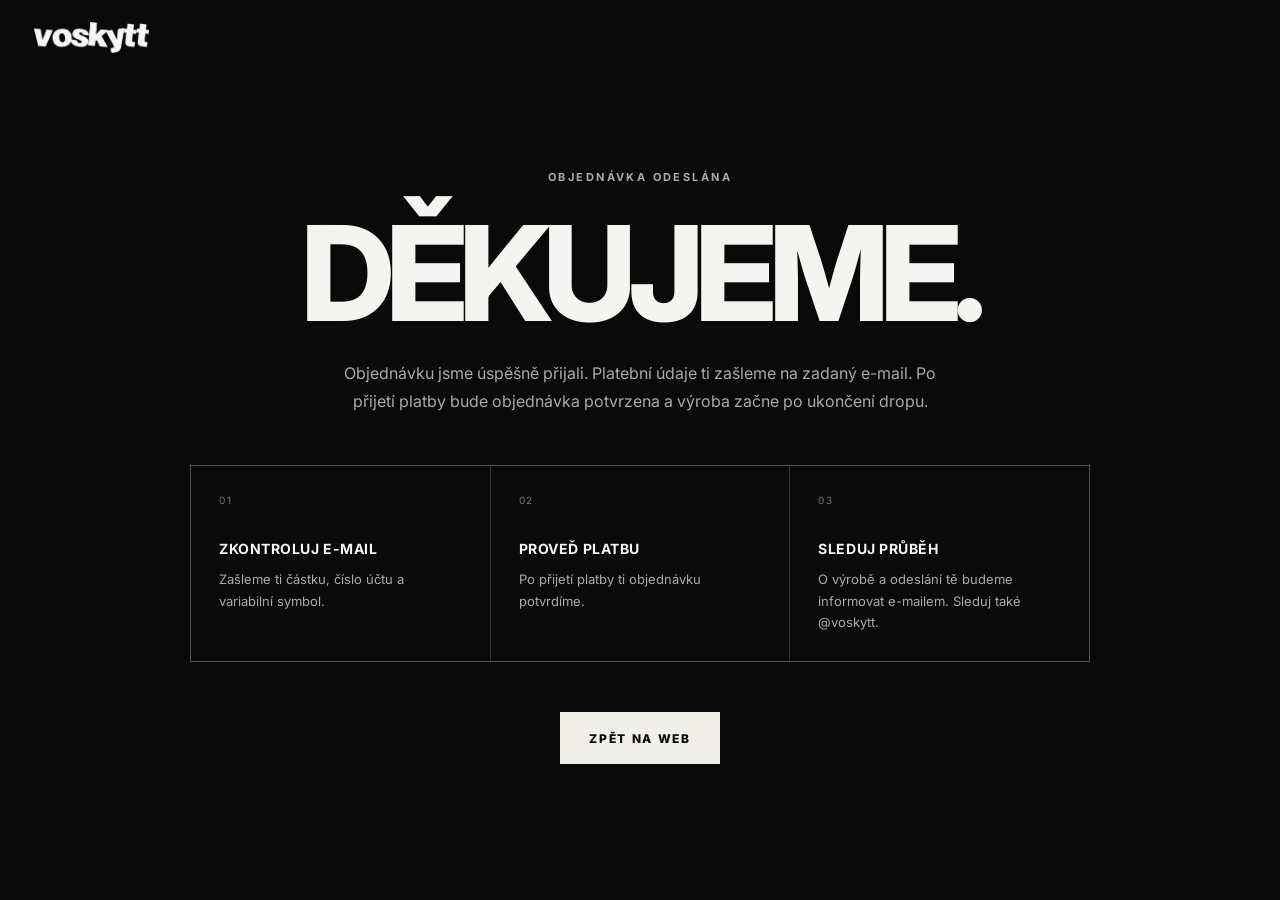
==== commit 3dc82917: "Add files via upload" ====
--- a/dekujeme.html
+++ b/dekujeme.html
@@ -8,7 +8,7 @@
   <link rel="preconnect" href="https://fonts.googleapis.com">
   <link rel="preconnect" href="https://fonts.gstatic.com" crossorigin>
   <link href="https://fonts.googleapis.com/css2?family=Inter:wght@400;500;600;700;800&display=swap" rel="stylesheet">
-  <link rel="stylesheet" href="style-final.css?v=2">
+  <link rel="stylesheet" href="style-final.css?v=5">
 </head>
 <body>
   <header class="site-header">
@@ -21,11 +21,11 @@
     <section class="thanks-card">
       <p class="eyebrow">OBJEDNÁVKA ODESLÁNA</p>
       <h1>DĚKUJEME.</h1>
-      <p>Objednávku jsme přijali. Platební údaje ti zašleme na zadaný e-mail. Výroba začne po ukončení dropu.</p>
+      <p>Objednávku jsme úspěšně přijali. Platební údaje ti zašleme na zadaný e-mail. Po přijetí platby bude objednávka potvrzena a výroba začne po ukončení dropu.</p>
       <div class="thanks-steps">
-        <div><span>01</span><strong>Zkontroluj e-mail</strong><p>Pošleme ti částku, číslo účtu a variabilní symbol.</p></div>
-        <div><span>02</span><strong>Proveď platbu</strong><p>Objednávka bude potvrzená po přijetí platby.</p></div>
-        <div><span>03</span><strong>Počkej na výrobu</strong><p>O odeslání tě budeme informovat e-mailem.</p></div>
+        <div><span>01</span><strong>Zkontroluj e-mail</strong><p>Zašleme ti částku, číslo účtu a variabilní symbol.</p></div>
+        <div><span>02</span><strong>Proveď platbu</strong><p>Po přijetí platby ti objednávku potvrdíme.</p></div>
+        <div><span>03</span><strong>Sleduj průběh</strong><p>O výrobě a odeslání tě budeme informovat e-mailem. Sleduj také @voskytt.</p></div>
       </div>
       <a class="button button-light" href="index.html">ZPĚT NA WEB</a>
     </section>
--- a/style-final.css
+++ b/style-final.css
@@ -244,7 +244,20 @@
   outline: none;
 }
 input:focus, select:focus, textarea:focus { border-color: #fff; }
-select option { color: #111; }
+select {
+  background-color: #0f0f0f;
+  color: #f2f2ed;
+  color-scheme: light;
+}
+/* Native dropdown menus on Windows/Chrome ignore dark option styling reliably.
+   A light popup guarantees readable choices while the closed select stays dark. */
+select option {
+  background: #ffffff;
+  color: #111111;
+}
+select option[value=""] {
+  color: #666666;
+}
 textarea { resize: vertical; min-height: 100px; }
 .checkbox-row {
   display: grid;
@@ -425,3 +438,37 @@
   .thanks-steps { grid-template-columns: 1fr; }
   .thanks-steps span { margin-bottom: 18px; }
 }
+
+/* Objednávka v5: více produktů a potvrzovací okno */
+.product-selection { margin: 34px 0; border-top: 1px solid var(--line); }
+.selection-heading { padding: 26px 0 18px; }
+.selection-heading .eyebrow { margin-bottom: 9px; }
+.selection-heading > p:last-child { margin: 0; color: #858580; font-size: 13px; line-height: 1.6; }
+.order-product-card { display: grid; grid-template-columns: minmax(180px, .8fr) 1.2fr; gap: 26px; padding: 24px 0; border-top: 1px solid var(--line); align-items: end; }
+.order-product-title strong { display: block; font-size: 16px; letter-spacing: .02em; }
+.order-product-title span { display: block; margin-top: 7px; color: #aaa; font-size: 13px; }
+.order-product-title p { margin: 12px 0 0; color: #92928d; font-size: 12px; line-height: 1.5; }
+.product-fields { display: grid; grid-template-columns: 1fr 1fr; gap: 18px; }
+.product-error { min-height: 20px; margin: 12px 0 0; color: #f2f2ed; font-size: 13px; font-weight: 700; }
+.order-details-grid { margin-top: 30px; }
+select:disabled { opacity: .45; cursor: not-allowed; }
+.product-summary-row strong { max-width: 180px; }
+.modal-open { overflow: hidden; }
+.confirm-modal[hidden] { display: none; }
+.confirm-modal { position: fixed; inset: 0; z-index: 1000; display: grid; place-items: center; padding: 20px; }
+.confirm-backdrop { position: absolute; inset: 0; background: rgba(0,0,0,.78); backdrop-filter: blur(7px); }
+.confirm-dialog { position: relative; width: min(520px, 100%); padding: 34px; border: 1px solid #4a4a4a; background: #0d0d0d; box-shadow: 0 24px 80px rgba(0,0,0,.6); }
+.confirm-dialog h2 { margin: 12px 0 18px; font-size: clamp(34px, 7vw, 58px); line-height: .95; letter-spacing: -.05em; }
+.confirm-dialog > p:not(.eyebrow) { margin: 0; color: #aaa; font-size: 14px; line-height: 1.7; }
+.confirm-total { display: flex; justify-content: space-between; align-items: baseline; gap: 20px; margin: 28px 0; padding: 22px 0; border-top: 1px solid var(--line); border-bottom: 1px solid var(--line); }
+.confirm-total span { font-size: 12px; font-weight: 800; letter-spacing: .12em; }
+.confirm-total strong { font-size: 28px; }
+.confirm-actions { display: grid; grid-template-columns: 1fr 1fr; gap: 12px; }
+.confirm-actions .button { width: 100%; }
+
+@media (max-width: 800px) {
+  .order-product-card { grid-template-columns: 1fr; gap: 18px; }
+  .product-fields { grid-template-columns: 1fr; }
+  .confirm-dialog { padding: 26px 20px; }
+  .confirm-actions { grid-template-columns: 1fr; }
+}
